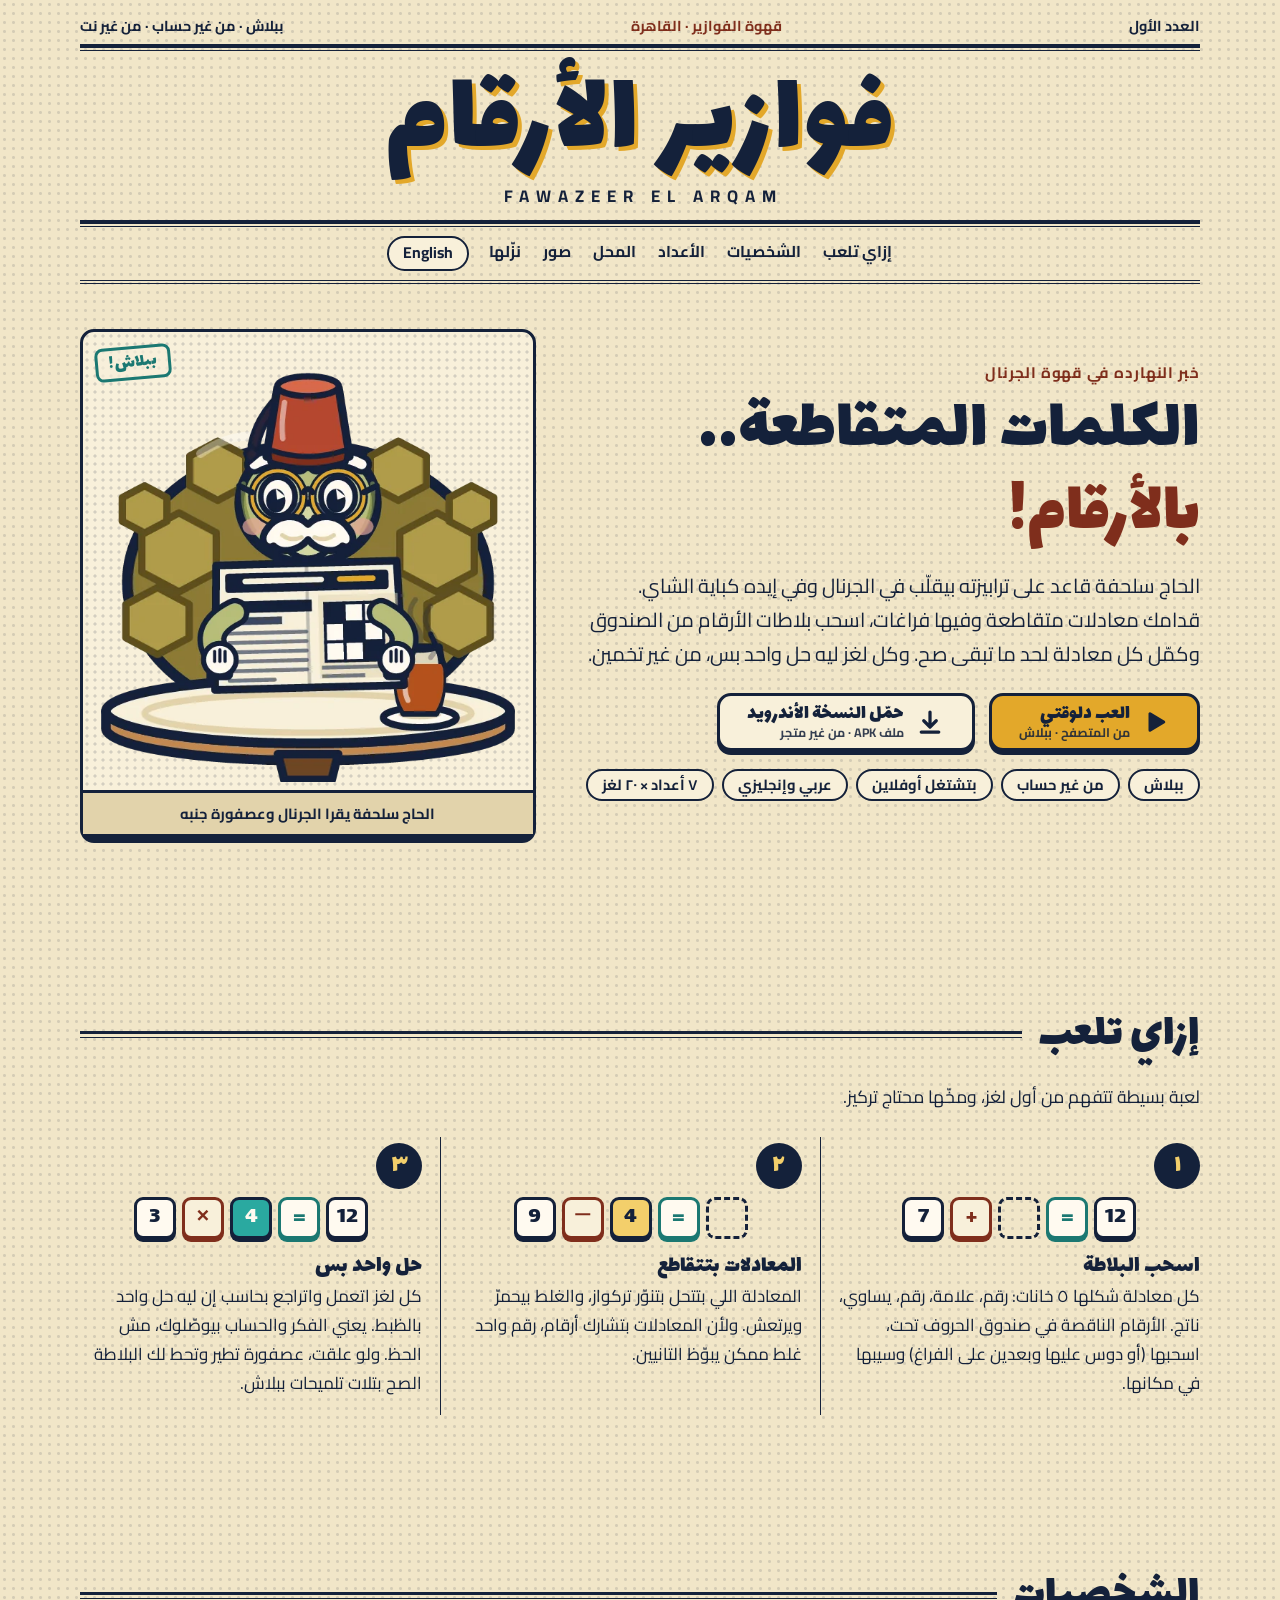
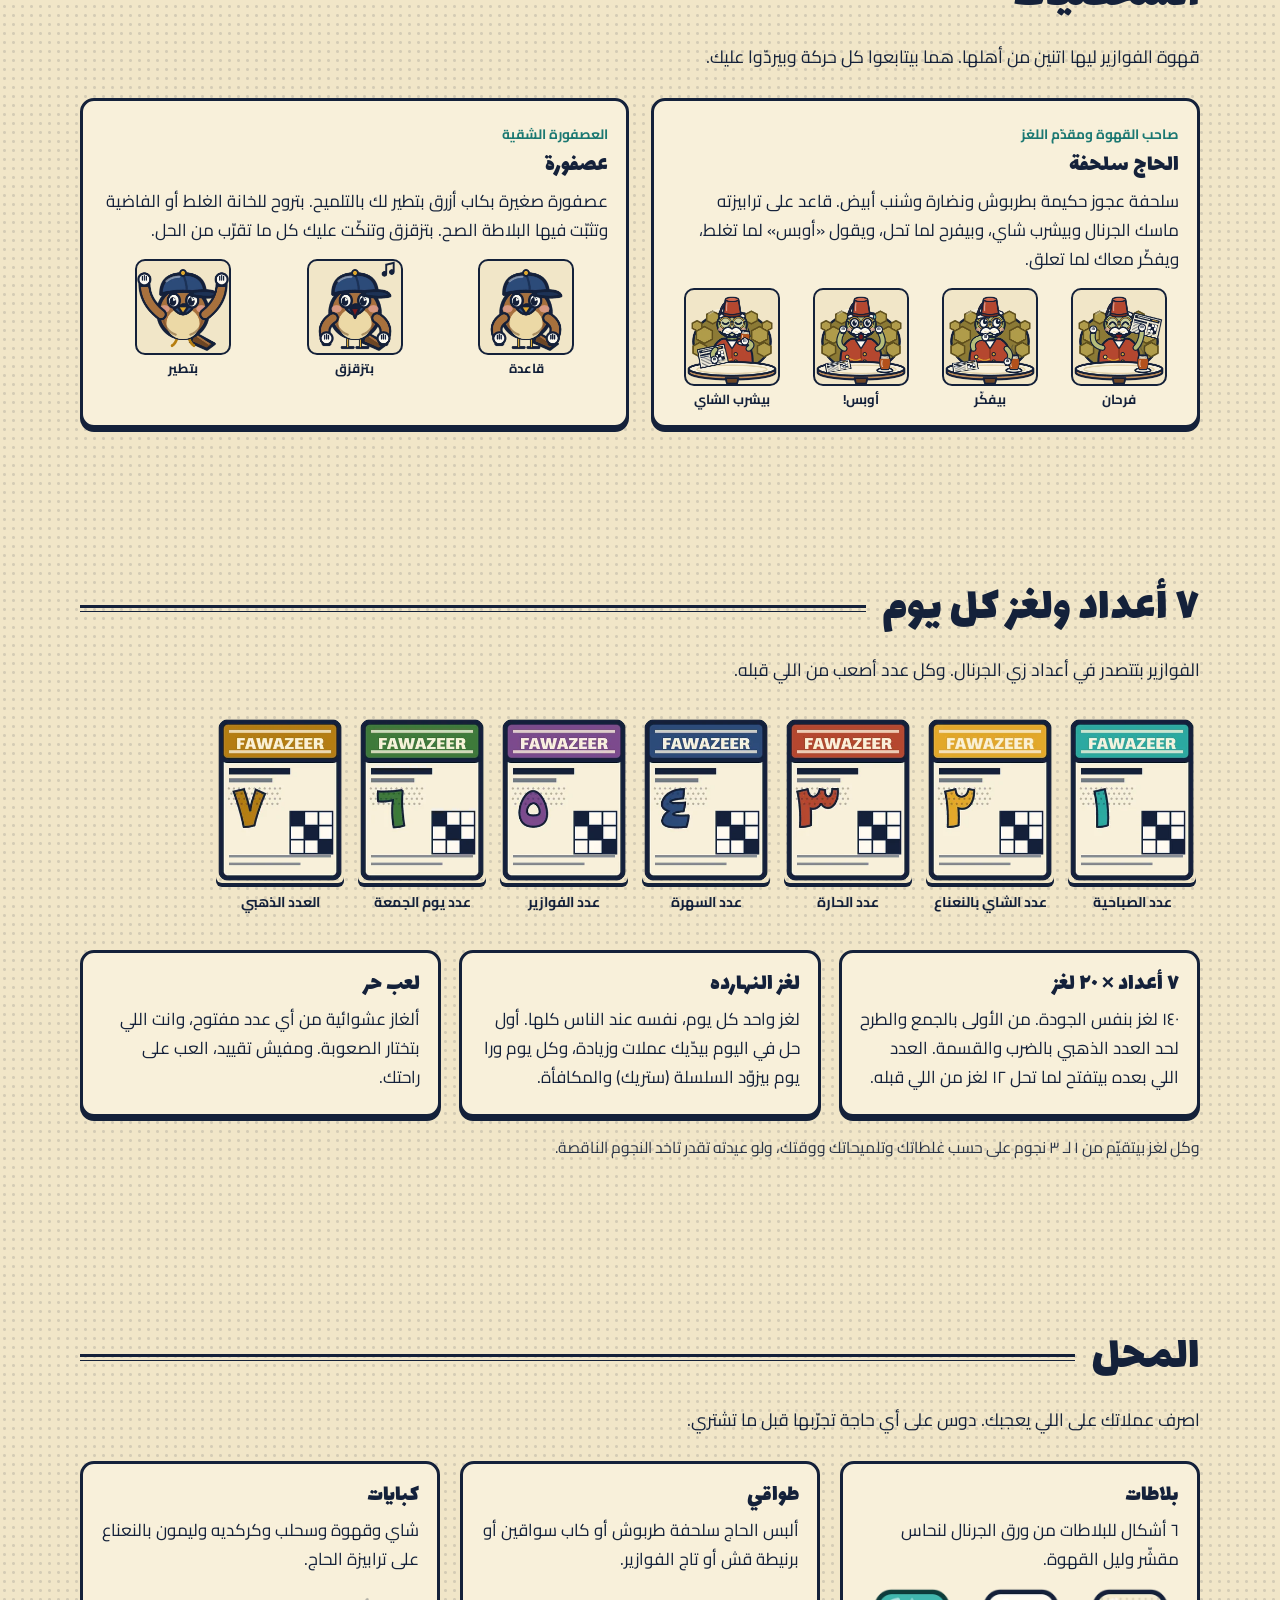
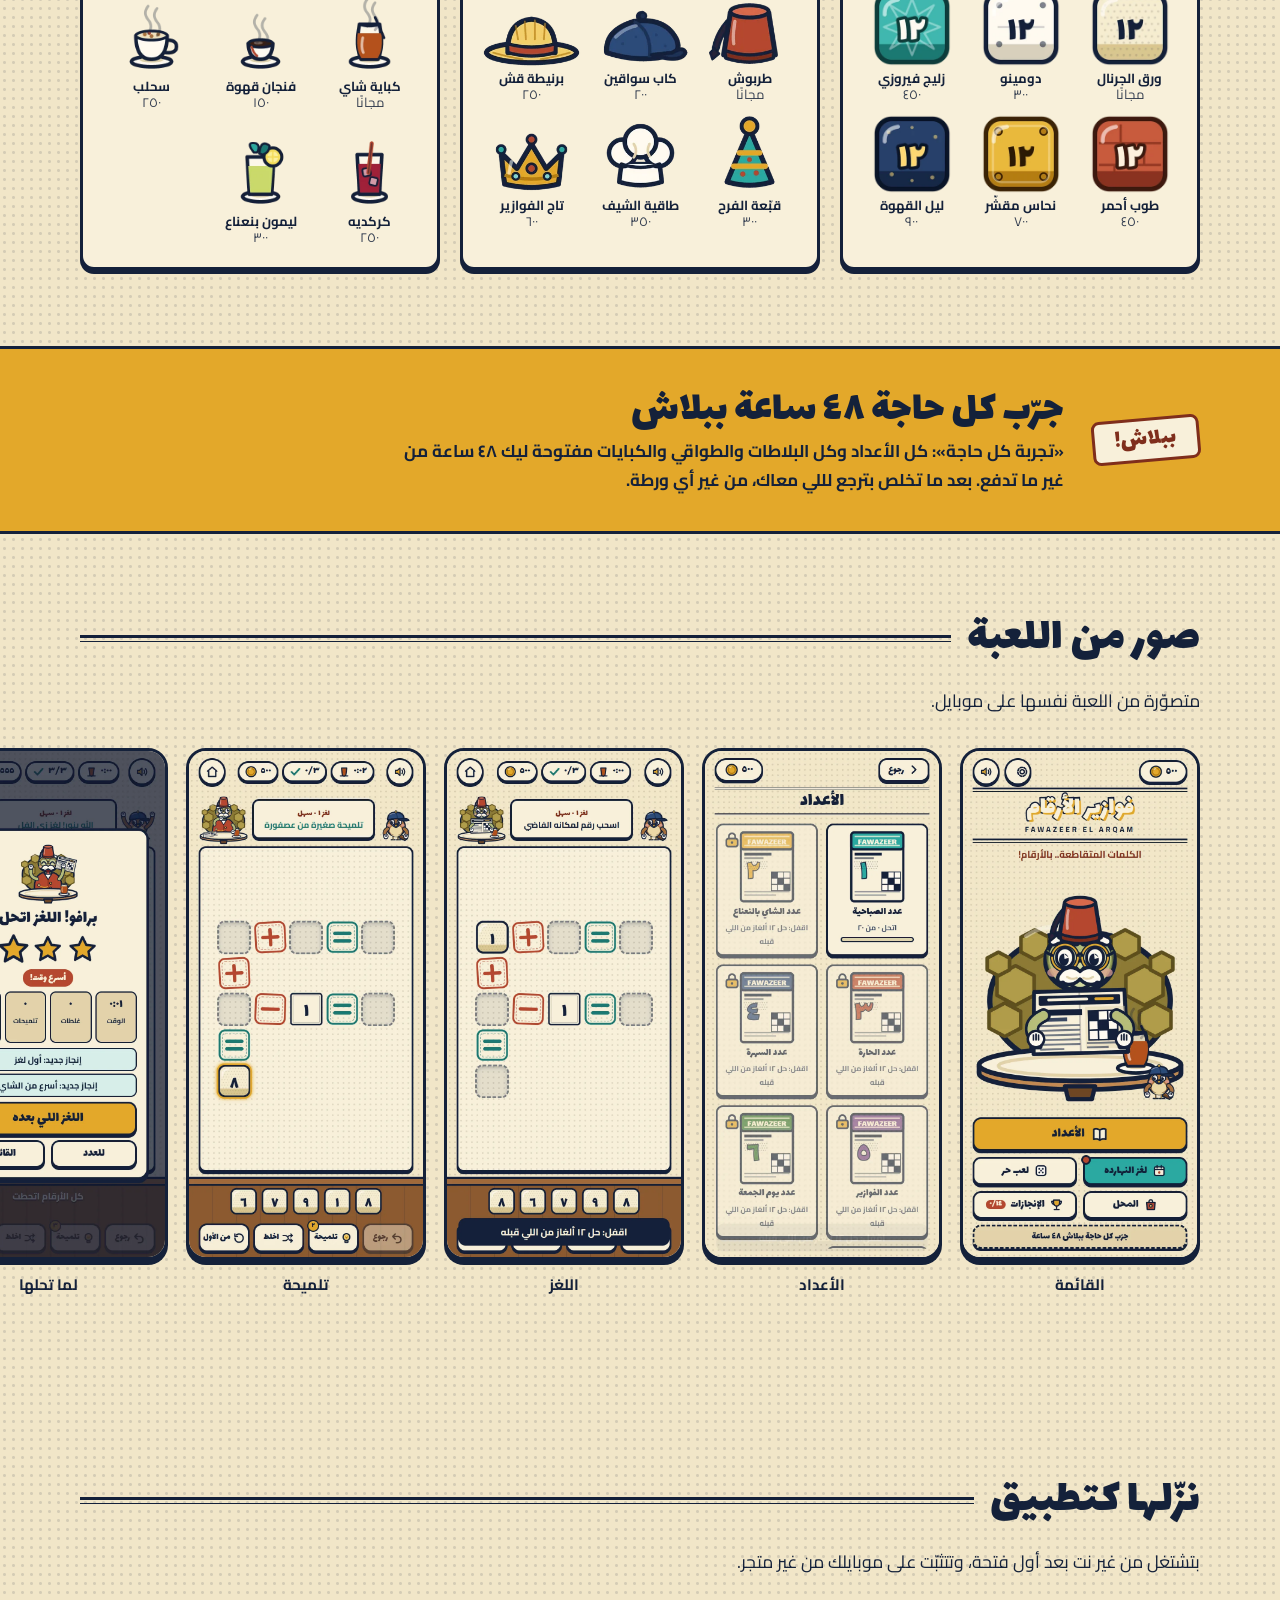
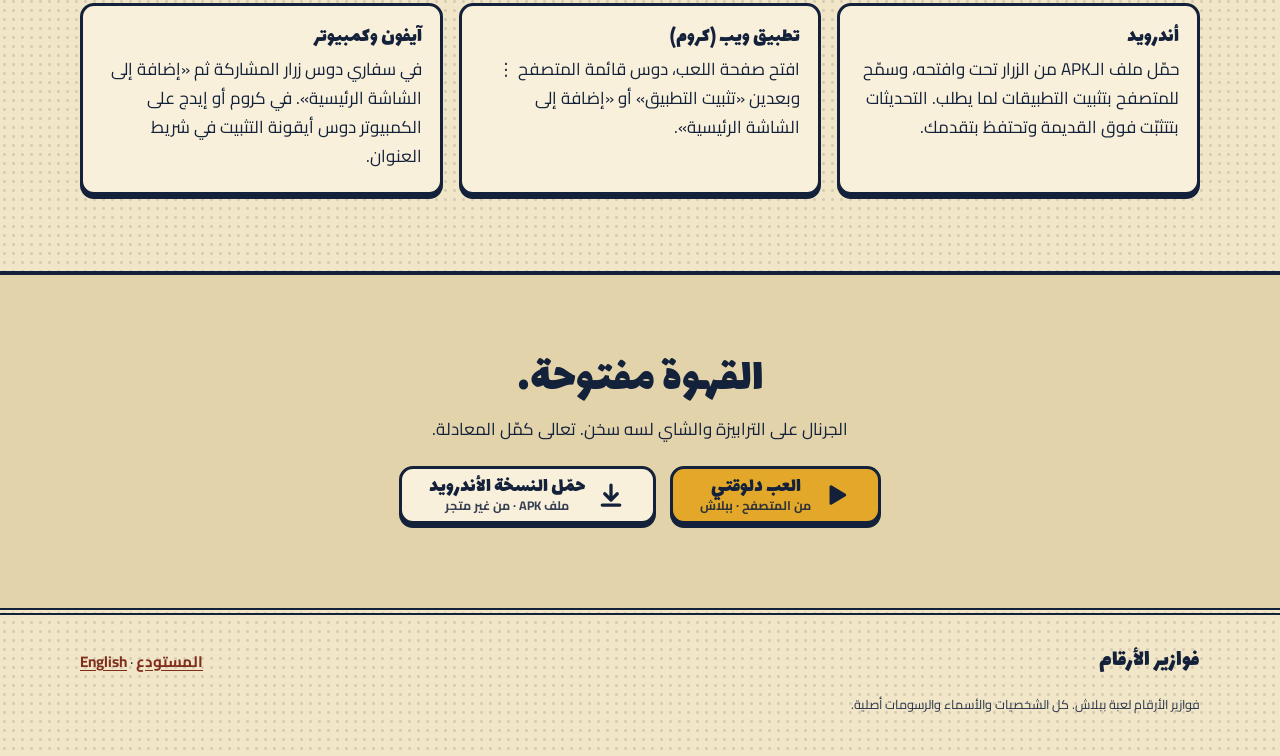
==== index.html @ d49cb602 "feat: public marketing site (Arabic root, English, assets) Co-Authored-By: Claude Opus 5.5 <noreply@" ====
<!doctype html>
<html lang="ar" dir="rtl">
<head>
<meta charset="utf-8">
<meta name="viewport" content="width=device-width, initial-scale=1">
<title>فوازير الأرقام - الكلمات المتقاطعة بالأرقام، العب ببلاش</title>
<meta name="description" content="اسحب بلاطات الأرقام وكمّل معادلات متقاطعة، ولكل لغز حل واحد بس. الحاج سلحفة وعصفورة بيلعبوا معاك في قهوة الجرنال القديمة. ٧ أعداد، لغز يومي، محل، وببلاش من المتصفح أو أندرويد.">
<link rel="canonical" href="https://fawazeer-el-arqam.pages.dev/">
<link rel="alternate" hreflang="ar" href="https://fawazeer-el-arqam.pages.dev/">
<link rel="alternate" hreflang="en" href="https://fawazeer-el-arqam.pages.dev/en/">
<link rel="alternate" hreflang="x-default" href="https://fawazeer-el-arqam.pages.dev/">
<meta name="theme-color" content="#f1e6c8">
<link rel="icon" href="favicon.ico" sizes="any">
<link rel="icon" href="favicon.png" type="image/png" sizes="48x48">
<link rel="apple-touch-icon" href="assets/apple-touch-icon.png">
<meta property="og:type" content="website">
<meta property="og:site_name" content="Fawazeer El Arqam · فوازير الأرقام">
<meta property="og:locale" content="ar_EG">
<meta property="og:locale:alternate" content="en_US">
<meta property="og:title" content="فوازير الأرقام - الكلمات المتقاطعة بالأرقام، العب ببلاش">
<meta property="og:description" content="اسحب بلاطات الأرقام وكمّل معادلات متقاطعة، ولكل لغز حل واحد بس. الحاج سلحفة وعصفورة بيلعبوا معاك في قهوة الجرنال القديمة. ٧ أعداد، لغز يومي، محل، وببلاش من المتصفح أو أندرويد.">
<meta property="og:url" content="https://fawazeer-el-arqam.pages.dev/">
<meta property="og:image" content="https://fawazeer-el-arqam.pages.dev/assets/og.png">
<meta property="og:image:width" content="1200">
<meta property="og:image:height" content="630">
<meta property="og:image:alt" content="الحاج سلحفة بالطربوش بيقرا جرنال الفوازير على ترابيزة القهوة">
<meta name="twitter:card" content="summary_large_image">
<meta name="twitter:title" content="فوازير الأرقام - الكلمات المتقاطعة بالأرقام، العب ببلاش">
<meta name="twitter:description" content="اسحب بلاطات الأرقام وكمّل معادلات متقاطعة، ولكل لغز حل واحد بس. الحاج سلحفة وعصفورة بيلعبوا معاك في قهوة الجرنال القديمة. ٧ أعداد، لغز يومي، محل، وببلاش من المتصفح أو أندرويد.">
<meta name="twitter:image" content="https://fawazeer-el-arqam.pages.dev/assets/og.png">
<link rel="preload" href="assets/fonts/lalezar-arabic-400-normal.woff2" as="font" type="font/woff2" crossorigin>
<link rel="stylesheet" href="style.css">
</head>
<body>
<a class="skip" href="#main">تخطى للمحتوى</a>
<header class="masthead"><div class="wrap">
<div class="edition"><span>العدد الأول</span><span>قهوة الفوازير · القاهرة</span><span>ببلاش · من غير حساب · من غير نت</span></div>
<hr class="rule2">
<div class="nameplate">
<h1>فوازير الأرقام</h1>
<p class="sub" >Fawazeer El Arqam</p>
</div>
<hr class="rule2">
<nav class="nav" aria-label="الأقسام"><a href="#how">إزاي تلعب</a><a href="#cast">الشخصيات</a><a href="#issues">الأعداد</a><a href="#shop">المحل</a><a href="#shots">صور</a><a href="#app">نزّلها</a><a class="lang" lang="en" hreflang="en" href="en/">English</a></nav>
<hr class="rule2" style="border-top-width:1.5px;height:4px">
</div></header>
<main id="main">
<section class="hero"><div class="wrap hero-grid">
<div>
<p class="kicker">خبر النهارده في قهوة الجرنال</p>
<p class="headline" role="doc-subtitle">الكلمات المتقاطعة.. <em>بالأرقام!</em></p>
<p class="lead">الحاج سلحفة قاعد على ترابيزته بيقلّب في الجرنال وفي إيده كباية الشاي. قدامك معادلات متقاطعة وفيها فراغات، اسحب بلاطات الأرقام من الصندوق وكمّل كل معادلة لحد ما تبقى صح. وكل لغز ليه حل واحد بس، من غير تخمين.</p>
<div class="cta">
<a class="btn primary" href="play/"><svg width="30" height="30" viewBox="0 0 24 24" aria-hidden="true"><path d="M8 5.5v13l11-6.5z" fill="#14213a" stroke="#14213a" stroke-width="2.4" stroke-linejoin="round"/></svg><span>العب دلوقتي<small>من المتصفح · ببلاش</small></span></a>
<a class="btn" href="https://github.com/mfathy234/fawazeer-el-arqam-releases/releases/latest/download/FawazeerElArqam.apk" rel="noopener"><svg width="30" height="30" viewBox="0 0 24 24" aria-hidden="true" fill="none" stroke="#14213a" stroke-width="2.6" stroke-linecap="round" stroke-linejoin="round"><path d="M12 4v11M7 11l5 5 5-5M5 20h14"/></svg><span>حمّل النسخة الأندرويد<small>ملف APK · من غير متجر</small></span></a>
</div>
<ul class="chips"><li>ببلاش</li><li>من غير حساب</li><li>بتشتغل أوفلاين</li><li>عربي وإنجليزي</li><li>٧ أعداد × ٢٠ لغز</li></ul>
</div>
<figure class="portrait">
<span class="stamp teal" aria-hidden="true">ببلاش!</span>
<img src="assets/art/tortoise_idle.webp" width="520" height="533" alt="الحاج سلحفة بالطربوش بيقرا جرنال الفوازير على ترابيزة القهوة">
<figcaption>الحاج سلحفة يقرا الجرنال وعصفورة جنبه</figcaption>
</figure>
</div></section>

<section id="how"><div class="wrap">
<div class="sec-head"><h2>إزاي تلعب</h2></div>
<p class="sec-lead">لعبة بسيطة تتفهم من أول لغز، ومخّها محتاج تركيز.</p>
<ol class="steps">
<li><div class="num" aria-hidden="true">١</div><div class="eq" role="img" aria-label="مثال على معادلة: سبعة زائد فراغ يساوي اتناشر"><i>7</i><i class="op">+</i><i class="blank"></i><i class="eqs">=</i><i>12</i></div><h3>اسحب البلاطة</h3><p>كل معادلة شكلها ٥ خانات: رقم، علامة، رقم، يساوي، ناتج. الأرقام الناقصة في صندوق الحروف تحت، اسحبها (أو دوس عليها وبعدين على الفراغ) وسيبها في مكانها.</p></li>
<li><div class="num" aria-hidden="true">٢</div><div class="eq" aria-hidden="true"><i>9</i><i class="op">−</i><i class="fill">4</i><i class="eqs">=</i><i class="blank"></i></div><h3>المعادلات بتتقاطع</h3><p>المعادلة اللي بتتحل بتنوّر تركواز، والغلط بيحمرّ ويرتعش. ولأن المعادلات بتشارك أرقام، رقم واحد غلط ممكن يبوّظ التانيين.</p></li>
<li><div class="num" aria-hidden="true">٣</div><div class="eq" aria-hidden="true"><i>3</i><i class="op">×</i><i class="ok">4</i><i class="eqs">=</i><i>12</i></div><h3>حل واحد بس</h3><p>كل لغز اتعمل واتراجع بحاسب إن ليه حل واحد بالظبط. يعني الفكر والحساب بيوصّلوك، مش الحظ. ولو علقت، عصفورة تطير وتحط لك البلاطة الصح بتلات تلميحات ببلاش.</p></li>
</ol>
</div></section>

<section id="cast"><div class="wrap">
<div class="sec-head"><h2>الشخصيات</h2></div>
<p class="sec-lead">قهوة الفوازير ليها اتنين من أهلها. هما بيتابعوا كل حركة وبيردّوا عليك.</p>
<div class="cast">
<article class="box"><span class="tag">صاحب القهوة ومقدّم اللغز</span><h3>الحاج سلحفة</h3><p>سلحفة عجوز حكيمة بطربوش ونضارة وشنب أبيض. قاعد على ترابيزته ماسك الجرنال وبيشرب شاي، وبيفرح لما تحل، ويقول «أوبس» لما تغلط، ويفكّر معاك لما تعلق.</p>
<div class="poses"><figure><img src="assets/art/tortoise_cheer.webp" width="96" height="98" alt="فرحان" loading="lazy" decoding="async">فرحان</figure><figure><img src="assets/art/tortoise_think.webp" width="96" height="98" alt="بيفكّر" loading="lazy" decoding="async">بيفكّر</figure><figure><img src="assets/art/tortoise_oops.webp" width="96" height="98" alt="أوبس!" loading="lazy" decoding="async">أوبس!</figure><figure><img src="assets/art/tortoise_sip.webp" width="96" height="98" alt="بيشرب الشاي" loading="lazy" decoding="async">بيشرب الشاي</figure></div></article>
<article class="box"><span class="tag">العصفورة الشقية</span><h3>عصفورة</h3><p>عصفورة صغيرة بكاب أزرق بتطير لك بالتلميح. بتروح للخانة الغلط أو الفاضية وتثبّت فيها البلاطة الصح. بتزقزق وتنكّت عليك كل ما تقرّب من الحل.</p>
<div class="poses"><figure><img src="assets/art/bird_idle.webp" width="96" height="96" alt="قاعدة" loading="lazy" decoding="async">قاعدة</figure><figure><img src="assets/art/bird_chirp.webp" width="96" height="96" alt="بتزقزق" loading="lazy" decoding="async">بتزقزق</figure><figure><img src="assets/art/bird_fly0.webp" width="96" height="96" alt="بتطير" loading="lazy" decoding="async">بتطير</figure></div></article>
</div></div></section>

<section id="issues"><div class="wrap">
<div class="sec-head"><h2>٧ أعداد ولغز كل يوم</h2></div>
<p class="sec-lead">الفوازير بتتصدر في أعداد زي الجرنال. وكل عدد أصعب من اللي قبله.</p>
<ul class="covers" tabindex="0" aria-label="٧ أعداد ولغز كل يوم">
<li><img src="assets/art/cover_b1.webp" width="128" height="166" alt="" loading="lazy" decoding="async">عدد الصباحية</li>
<li><img src="assets/art/cover_b2.webp" width="128" height="166" alt="" loading="lazy" decoding="async">عدد الشاي بالنعناع</li>
<li><img src="assets/art/cover_b3.webp" width="128" height="166" alt="" loading="lazy" decoding="async">عدد الحارة</li>
<li><img src="assets/art/cover_b4.webp" width="128" height="166" alt="" loading="lazy" decoding="async">عدد السهرة</li>
<li><img src="assets/art/cover_b5.webp" width="128" height="166" alt="" loading="lazy" decoding="async">عدد الفوازير</li>
<li><img src="assets/art/cover_b6.webp" width="128" height="166" alt="" loading="lazy" decoding="async">عدد يوم الجمعة</li>
<li><img src="assets/art/cover_b7.webp" width="128" height="166" alt="" loading="lazy" decoding="async">العدد الذهبي</li>
</ul><div class="three">
<article class="box"><h3>٧ أعداد × ٢٠ لغز</h3><p>١٤٠ لغز بنفس الجودة. من الأولى بالجمع والطرح لحد العدد الذهبي بالضرب والقسمة. العدد اللي بعده بيتفتح لما تحل ١٢ لغز من اللي قبله.</p></article>
<article class="box"><h3>لغز النهارده</h3><p>لغز واحد كل يوم، نفسه عند الناس كلها. أول حل في اليوم بيدّيك عملات وزيادة، وكل يوم ورا يوم بيزوّد السلسلة (ستريك) والمكافأة.</p></article>
<article class="box"><h3>لعب حر</h3><p>ألغاز عشوائية من أي عدد مفتوح، وانت اللي بتختار الصعوبة. ومفيش تقييد، العب على راحتك.</p></article>
</div><p class="fine" style="margin-top:18px">وكل لغز بيتقيّم من ١ لـ ٣ نجوم على حسب غلطاتك وتلميحاتك ووقتك، ولو عيدته تقدر تاخد النجوم الناقصة.</p>
</div></section>

<section id="shop"><div class="wrap">
<div class="sec-head"><h2>المحل</h2></div>
<p class="sec-lead">اصرف عملاتك على اللي يعجبك. دوس على أي حاجة تجرّبها قبل ما تشتري.</p>
<div class="shop">
<article class="box"><h3>بلاطات</h3><p>٦ أشكال للبلاطات من ورق الجرنال لنحاس مقشّر وليل القهوة.</p><ul class="items">
<li><img src="assets/art/tile_paper.webp" width="96" height="96" alt="" loading="lazy" decoding="async">ورق الجرنال<span class="price">مجانًا</span></li>
<li><img src="assets/art/tile_domino.webp" width="96" height="96" alt="" loading="lazy" decoding="async">دومينو<span class="price">٣٠٠</span></li>
<li><img src="assets/art/tile_zellige.webp" width="96" height="96" alt="" loading="lazy" decoding="async">زليج فيروزي<span class="price">٤٥٠</span></li>
<li><img src="assets/art/tile_brick.webp" width="96" height="96" alt="" loading="lazy" decoding="async">طوب أحمر<span class="price">٤٥٠</span></li>
<li><img src="assets/art/tile_brass.webp" width="96" height="96" alt="" loading="lazy" decoding="async">نحاس مقشّر<span class="price">٧٠٠</span></li>
<li><img src="assets/art/tile_midnight.webp" width="96" height="96" alt="" loading="lazy" decoding="async">ليل القهوة<span class="price">٩٠٠</span></li>
</ul></article>
<article class="box"><h3>طواقي</h3><p>ألبس الحاج سلحفة طربوش أو كاب سواقين أو برنيطة قش أو تاج الفوازير.</p><ul class="items">
<li><img src="assets/art/hat_tarboosh.webp" width="96" height="76" alt="" loading="lazy" decoding="async">طربوش<span class="price">مجانًا</span></li>
<li><img src="assets/art/hat_cap.webp" width="96" height="76" alt="" loading="lazy" decoding="async">كاب سواقين<span class="price">٢٠٠</span></li>
<li><img src="assets/art/hat_straw.webp" width="96" height="76" alt="" loading="lazy" decoding="async">برنيطة قش<span class="price">٢٥٠</span></li>
<li><img src="assets/art/hat_party.webp" width="96" height="76" alt="" loading="lazy" decoding="async">قبّعة الفرح<span class="price">٣٠٠</span></li>
<li><img src="assets/art/hat_chef.webp" width="96" height="76" alt="" loading="lazy" decoding="async">طاقية الشيف<span class="price">٣٥٠</span></li>
<li><img src="assets/art/hat_crown.webp" width="96" height="76" alt="" loading="lazy" decoding="async">تاج الفوازير<span class="price">٦٠٠</span></li>
</ul></article>
<article class="box"><h3>كبايات</h3><p>شاي وقهوة وسحلب وكركديه وليمون بالنعناع على ترابيزة الحاج.</p><ul class="items cups">
<li><img src="assets/art/cup_tea.webp" width="64" height="81" alt="" loading="lazy" decoding="async">كباية شاي<span class="price">مجانًا</span></li>
<li><img src="assets/art/cup_coffee.webp" width="64" height="81" alt="" loading="lazy" decoding="async">فنجان قهوة<span class="price">١٥٠</span></li>
<li><img src="assets/art/cup_sahlab.webp" width="64" height="81" alt="" loading="lazy" decoding="async">سحلب<span class="price">٢٥٠</span></li>
<li><img src="assets/art/cup_karkade.webp" width="64" height="81" alt="" loading="lazy" decoding="async">كركديه<span class="price">٢٥٠</span></li>
<li><img src="assets/art/cup_lemon.webp" width="64" height="81" alt="" loading="lazy" decoding="async">ليمون بنعناع<span class="price">٣٠٠</span></li>
</ul></article>
</div></div></section>

<section class="pass"><div class="wrap pass-in">
<span class="stamp" aria-hidden="true">ببلاش!</span>
<div><h2>جرّب كل حاجة ٤٨ ساعة ببلاش</h2><p>«تجربة كل حاجة»: كل الأعداد وكل البلاطات والطواقي والكبايات مفتوحة ليك ٤٨ ساعة من غير ما تدفع. بعد ما تخلص بترجع لللي معاك، من غير أي ورطة.</p></div>
</div></section>

<section id="shots"><div class="wrap"><div class="sec-head"><h2>صور من اللعبة</h2></div><p class="sec-lead">متصوّرة من اللعبة نفسها على موبايل.</p></div>
<ul class="strip" tabindex="0" aria-label="صور من اللعبة">
<li><figure><div class="phone"><img src="assets/shots/menu-390-ar.webp" width="240" height="519" alt="القائمة بالحاج سلحفة وأزرار الأعداد ولغز النهارده والمحل" loading="lazy" decoding="async"></div><figcaption>القائمة</figcaption></figure></li>
<li><figure><div class="phone"><img src="assets/shots/issues-390-ar.webp" width="240" height="519" alt="شاشة الأعداد السبعة بأغلفتها" loading="lazy" decoding="async"></div><figcaption>الأعداد</figcaption></figure></li>
<li><figure><div class="phone"><img src="assets/shots/play-drag-390-ar.webp" width="240" height="519" alt="معادلات متقاطعة وبلاطات الأرقام جاهزة للسحب" loading="lazy" decoding="async"></div><figcaption>اللغز</figcaption></figure></li>
<li><figure><div class="phone"><img src="assets/shots/play-hint-390-ar.webp" width="240" height="519" alt="عصفورة بتديك تلميحة" loading="lazy" decoding="async"></div><figcaption>تلميحة</figcaption></figure></li>
<li><figure><div class="phone"><img src="assets/shots/win-390-ar.webp" width="240" height="519" alt="شاشة الفوز بتلات نجوم" loading="lazy" decoding="async"></div><figcaption>لما تحلها</figcaption></figure></li>
<li><figure><div class="phone"><img src="assets/shots/shop-try-390-ar.webp" width="240" height="519" alt="تجربة بلاطات وطواقي قبل الشراء" loading="lazy" decoding="async"></div><figcaption>المحل</figcaption></figure></li>
<li><figure><div class="phone"><img src="assets/shots/daily-390-ar.webp" width="240" height="519" alt="لغز النهارده وسلسلة الأيام" loading="lazy" decoding="async"></div><figcaption>لغز النهارده</figcaption></figure></li>
</ul></section>

<section id="app"><div class="wrap">
<div class="sec-head"><h2>نزّلها كتطبيق</h2></div>
<p class="sec-lead">بتشتغل من غير نت بعد أول فتحة، وتتثبّت على موبايلك من غير متجر.</p>
<div class="facts"><div class="box"><b>أندرويد</b><p>حمّل ملف الـAPK من الزرار تحت وافتحه، وسمّح للمتصفح بتثبيت التطبيقات لما يطلب. التحديثات بتتثبّت فوق القديمة وتحتفظ بتقدمك.</p></div><div class="box"><b>تطبيق ويب (كروم)</b><p>افتح صفحة اللعب، دوس قائمة المتصفح ⋮ وبعدين «تثبيت التطبيق» أو «إضافة إلى الشاشة الرئيسية».</p></div><div class="box"><b>آيفون وكمبيوتر</b><p>في سفاري دوس زرار المشاركة ثم «إضافة إلى الشاشة الرئيسية». في كروم أو إيدج على الكمبيوتر دوس أيقونة التثبيت في شريط العنوان.</p></div></div>
</div></section>

<section class="closing"><div class="wrap">
<h2>القهوة مفتوحة.</h2><p>الجرنال على الترابيزة والشاي لسه سخن. تعالى كمّل المعادلة.</p>
<div class="cta">
<a class="btn primary" href="play/"><svg width="30" height="30" viewBox="0 0 24 24" aria-hidden="true"><path d="M8 5.5v13l11-6.5z" fill="#14213a" stroke="#14213a" stroke-width="2.4" stroke-linejoin="round"/></svg><span>العب دلوقتي<small>من المتصفح · ببلاش</small></span></a>
<a class="btn" href="https://github.com/mfathy234/fawazeer-el-arqam-releases/releases/latest/download/FawazeerElArqam.apk" rel="noopener"><svg width="30" height="30" viewBox="0 0 24 24" aria-hidden="true" fill="none" stroke="#14213a" stroke-width="2.6" stroke-linecap="round" stroke-linejoin="round"><path d="M12 4v11M7 11l5 5 5-5M5 20h14"/></svg><span>حمّل النسخة الأندرويد<small>ملف APK · من غير متجر</small></span></a>
</div>
</div></section>
</main>
<footer><div class="wrap"><div class="foot"><strong style="font-family:var(--display);font-size:1.5rem;font-weight:400">فوازير الأرقام</strong>
<nav><a href="https://github.com/mfathy234/fawazeer-el-arqam-releases" rel="noopener">المستودع</a> · <a href="en/" lang="en">English</a></nav></div>
<small>فوازير الأرقام لعبة ببلاش. كل الشخصيات والأسماء والرسومات أصلية.</small></div></footer>
</body>
</html>
---- style.css ----
@font-face{font-family:Lalezar;font-display:swap;src:url(assets/fonts/lalezar-latin-400-normal.woff2) format("woff2");unicode-range:U+0000-00FF,U+2000-206F}
@font-face{font-family:Lalezar;font-display:swap;src:url(assets/fonts/lalezar-arabic-400-normal.woff2) format("woff2");unicode-range:U+0600-06FF,U+0750-077F,U+FB50-FDFF,U+FE70-FEFF,U+200C-200F}
@font-face{font-family:Cairo;font-weight:400;font-display:swap;src:url(assets/fonts/cairo-latin-400-normal.woff2) format("woff2");unicode-range:U+0000-00FF,U+2000-206F}
@font-face{font-family:Cairo;font-weight:700;font-display:swap;src:url(assets/fonts/cairo-latin-700-normal.woff2) format("woff2");unicode-range:U+0000-00FF,U+2000-206F}
@font-face{font-family:Cairo;font-weight:400;font-display:swap;src:url(assets/fonts/cairo-arabic-400-normal.woff2) format("woff2");unicode-range:U+0600-06FF,U+0750-077F,U+FB50-FDFF,U+FE70-FEFF}
@font-face{font-family:Cairo;font-weight:700;font-display:swap;src:url(assets/fonts/cairo-arabic-700-normal.woff2) format("woff2");unicode-range:U+0600-06FF,U+0750-077F,U+FB50-FDFF,U+FE70-FEFF}

:root{
  --ink:#14213a;--paper:#f1e6c8;--paperL:#f8f0da;--paperD:#e2d3ab;--white:#fffaf0;
  --mustard:#e3a82a;--mustardD:#b57d12;--mustardL:#f3cf6b;--brick:#b5472e;--brickD:#7f2e1c;--teal:#2aa9a0;--tealD:#1b7872;--blue:#2c4a7a;
  --dot:rgba(20,33,58,.13);--bw:3px;--r:14px;
  --display:Lalezar,Cairo,system-ui,sans-serif;--body:Cairo,system-ui,-apple-system,"Segoe UI",sans-serif;
}
*,*::before,*::after{box-sizing:border-box}
html{scroll-behavior:smooth;scroll-padding-top:12px;-webkit-text-size-adjust:100%}
body{margin:0;background:var(--paper) radial-gradient(circle,var(--dot) 1.3px,transparent 1.6px) 0 0/9px 9px;color:var(--ink);font:400 1.0625rem/1.7 var(--body);overflow-x:hidden}
img{max-width:100%;height:auto;display:block}
a{color:var(--brickD);text-underline-offset:3px}
a:hover{color:var(--ink)}
:focus-visible{outline:4px solid var(--blue);outline-offset:3px;border-radius:8px}
.wrap{width:min(1120px,100% - 32px);margin-inline:auto}
.skip{position:absolute;inset-inline-start:12px;top:-80px;background:var(--mustard);color:var(--ink);border:var(--bw) solid var(--ink);border-radius:12px;padding:8px 16px;font-weight:700;z-index:100;text-decoration:none}
.skip:focus{top:12px}
h1,h2,h3{font-family:var(--display);font-weight:400;line-height:1.2;margin:0}
h2{font-size:clamp(2rem,6vw,3rem)}
h3{font-size:1.5rem}
p{margin:0 0 1em}
.center{text-align:center}
.fine{font-size:.98rem;opacity:.9}

/* masthead */
.masthead{padding:14px 0 0}
.edition{display:flex;flex-wrap:wrap;justify-content:space-between;gap:4px 16px;font-size:.9rem;font-weight:700;padding-bottom:6px}
.edition span:nth-child(2){color:var(--brickD)}
.rule2{border:0;border-top:4px solid var(--ink);border-bottom:1.5px solid var(--ink);height:7px;margin:0}
.nameplate{text-align:center;padding:10px 0 4px}
.nameplate h1{font-size:clamp(3.3rem,17vw,7.4rem);line-height:1.05;color:var(--ink);text-shadow:4px 4px 0 var(--mustard);letter-spacing:.01em}
.nameplate .sub{font:700 clamp(.78rem,3.2vw,1.05rem)/1.2 var(--body);letter-spacing:.42em;text-transform:uppercase;direction:ltr;margin:0 0 10px;padding-inline-start:.42em}
.nav{display:flex;flex-wrap:wrap;justify-content:center;align-items:center;gap:4px 18px;padding:8px 0;font-weight:700;font-size:.98rem}
.nav a{color:var(--ink);text-decoration:none;padding:4px 2px;border-bottom:2px solid transparent}
.nav a:hover{border-bottom-color:var(--brick)}
.nav .lang{border:2px solid var(--ink);border-radius:999px;padding:2px 14px;background:var(--paperL)}

/* buttons */
.cta{display:flex;flex-wrap:wrap;gap:14px;margin:22px 0 8px}
.btn{display:inline-flex;align-items:center;gap:.5em;min-height:3.4rem;padding:.35em 1.3em;font:400 1.3rem/1.1 var(--display);color:var(--ink);background:var(--paperL);border:var(--bw) solid var(--ink);border-radius:var(--r);box-shadow:0 4px 0 var(--ink);text-decoration:none;transition:transform .08s,box-shadow .08s}
.btn:hover{color:var(--ink);transform:translateY(1px);box-shadow:0 3px 0 var(--ink)}
.btn:active{transform:translateY(4px);box-shadow:0 0 0 var(--ink)}
.btn.primary{background:var(--mustard)}
.btn.teal{background:var(--teal)}
.btn small{display:block;font:700 .78rem/1.2 var(--body);opacity:.85}
.btn svg{flex:none}

/* printed boxes */
.box{background:var(--paperL);border:var(--bw) solid var(--ink);border-radius:var(--r);box-shadow:0 4px 0 var(--ink);padding:18px 18px 8px}
.box>h3{margin-bottom:6px}
.box p{margin-bottom:.8em}
.stamp{display:inline-block;font:400 1.15rem/1 var(--display);color:var(--brickD);border:3px solid var(--brickD);border-radius:8px;padding:.25em .6em;transform:rotate(-5deg);background:rgba(248,240,218,.7);letter-spacing:.02em}
.stamp.teal{color:var(--tealD);border-color:var(--tealD)}

section{padding:clamp(40px,7vw,76px) 0}
.sec-head{display:flex;align-items:center;gap:16px;margin-bottom:28px}
.sec-head h2{flex:none}
.sec-head::after{content:"";flex:1;height:7px;border-top:3px solid var(--ink);border-bottom:1.5px solid var(--ink)}
.sec-lead{max-width:44em;margin:-10px 0 26px;font-size:1.1rem}

/* hero */
.hero{padding-top:28px}
.hero-grid{display:grid;gap:28px;grid-template-columns:1fr;align-items:center}
.kicker{font:700 .95rem/1 var(--body);color:var(--brickD);letter-spacing:.06em;margin-bottom:10px}
.headline{font:400 clamp(2.5rem,9vw,4.6rem)/1.12 var(--display);margin:0 0 14px}
.headline em{font-style:normal;color:var(--brickD)}
.lead{font-size:clamp(1.08rem,2.6vw,1.25rem);max-width:34em}
.chips{display:flex;flex-wrap:wrap;gap:8px;list-style:none;margin:18px 0 0;padding:0}
.chips li{border:2px solid var(--ink);border-radius:999px;padding:1px 14px;font-weight:700;font-size:.92rem;background:var(--paperL)}
.portrait{position:relative;background:var(--paperL) radial-gradient(circle,rgba(20,33,58,.16) 1.4px,transparent 1.8px) 0 0/8px 8px;border:var(--bw) solid var(--ink);border-radius:var(--r);box-shadow:0 6px 0 var(--ink);padding:10px 10px 0;max-width:460px;margin-inline:auto}
.portrait img{margin-inline:auto}
.portrait figcaption{border-top:var(--bw) solid var(--ink);margin:8px -10px 0;padding:8px 12px;font-size:.92rem;font-weight:700;text-align:center;background:var(--paperD)}
.portrait .stamp{position:absolute;top:14px;inset-inline-end:12px}

/* how it works */
.steps{list-style:none;margin:0;padding:0;display:grid;gap:18px;grid-template-columns:1fr}
.steps li{counter-increment:s;padding-top:6px}
.steps .num{display:grid;place-items:center;width:46px;height:46px;border-radius:50%;background:var(--ink);color:var(--mustardL);font:400 1.6rem/1 var(--display);margin-bottom:8px}
.eq{display:flex;align-items:center;justify-content:center;gap:6px;direction:ltr;margin:6px 0 14px;flex-wrap:nowrap}
.eq i{font-style:normal;display:grid;place-items:center;width:42px;height:42px;font:400 1.5rem/1 var(--display);border:3px solid var(--ink);border-radius:9px;background:var(--white);box-shadow:0 3px 0 var(--ink)}
.eq i.op{background:var(--paperL);color:var(--brickD);border-color:var(--brickD);box-shadow:0 3px 0 var(--brickD)}
.eq i.eqs{color:var(--tealD);border-color:var(--tealD);box-shadow:0 3px 0 var(--tealD)}
.eq i.blank{border-style:dashed;box-shadow:none;background:transparent}
.eq i.fill{background:var(--mustardL);animation:pop 2.6s ease-in-out infinite}
.eq i.ok{background:var(--teal);color:var(--white);border-color:var(--ink);box-shadow:0 3px 0 var(--ink)}
@keyframes pop{0%,100%{transform:translateY(0)}50%{transform:translateY(-4px)}}

/* cast */
.cast{display:grid;gap:22px;grid-template-columns:1fr}
.poses{display:flex;gap:8px;margin:14px 0 6px;align-items:flex-end}
.poses figure{margin:0;flex:1;text-align:center;font-size:.82rem;font-weight:700}
.poses img{margin:0 auto 2px;background:var(--paper);border:2px solid var(--ink);border-radius:10px}
.tag{display:inline-block;font-weight:700;font-size:.85rem;color:var(--tealD);margin-bottom:6px}

/* issues */
.covers{display:flex;gap:14px;overflow-x:auto;padding:6px 4px 16px;margin:0 0 22px;list-style:none;scroll-snap-type:x proximity}
.covers li{flex:none;width:128px;scroll-snap-align:start;text-align:center;font-weight:700;font-size:.88rem;line-height:1.3}
.covers img{border-radius:6px;box-shadow:0 4px 0 var(--ink);margin-bottom:10px}
.three{display:grid;gap:18px;grid-template-columns:1fr}

/* shop */
.shop{display:grid;gap:20px;grid-template-columns:1fr}
.items{display:flex;flex-wrap:wrap;gap:12px 10px;list-style:none;margin:8px 0 14px;padding:0}
.items li{width:calc(33.33% - 7px);text-align:center;font-size:.82rem;font-weight:700;line-height:1.25}
.items img{margin:0 auto 4px;max-height:78px;width:auto}
.items .price{display:block;font-weight:400;opacity:.85}
.items.cups li{width:calc(20% - 8px)}
.items.cups img{max-height:86px}

/* pass band */
.pass{background:var(--mustard);border-block:var(--bw) solid var(--ink);padding:36px 0}
.pass-in{display:grid;gap:14px;align-items:center}
.pass h2{font-size:clamp(1.9rem,5.5vw,2.7rem)}
.pass p{margin:0;max-width:40em;font-weight:700}
.pass .stamp{color:var(--brickD);background:var(--paperL);justify-self:start;font-size:1.5rem;padding:.3em .8em}

/* shots */
.strip{display:flex;gap:18px;overflow-x:auto;list-style:none;margin:0;padding:6px 16px 22px;scroll-snap-type:x proximity}
.strip li{flex:none;width:min(240px,64vw);scroll-snap-align:center}
.strip figure{margin:0}
.phone{border:var(--bw) solid var(--ink);border-radius:20px;overflow:hidden;box-shadow:0 5px 0 var(--ink);background:var(--paper)}
.strip figcaption{margin-top:12px;text-align:center;font-weight:700;font-size:.95rem}
.strip:focus-visible{outline-offset:-4px}

/* install */
.facts{display:grid;gap:16px;grid-template-columns:1fr}
.facts b{font:400 1.3rem/1.3 var(--display);display:block;margin-bottom:4px}

/* closing */
.closing{text-align:center;border-top:4px solid var(--ink);background:var(--paperD)}
.closing h2{margin-bottom:6px}
.closing .cta{justify-content:center}
footer{border-top:7px double var(--ink);padding:26px 0 40px;font-size:.95rem}
.foot{display:flex;flex-wrap:wrap;gap:10px 24px;justify-content:space-between;align-items:center}
.foot a{font-weight:700}
footer small{display:block;margin-top:12px;opacity:.9}

@media (min-width:700px){
  .steps{grid-template-columns:repeat(3,1fr)}
  .three{grid-template-columns:repeat(3,1fr)}
  .facts{grid-template-columns:repeat(3,1fr)}
  .cast{grid-template-columns:1fr 1fr}
  .steps li+li{border-inline-start:1.5px solid var(--ink);padding-inline-start:18px}
  .items li{width:calc(16.66% - 9px)}
  .items.cups li{width:calc(20% - 9px)}
  .shop{grid-template-columns:1fr 1fr 1fr}
  .shop .items li,.shop .items.cups li{width:calc(33.33% - 7px)}
  .strip{justify-content:flex-start}
  .pass-in{grid-template-columns:auto 1fr;gap:28px}
}
@media (min-width:920px){
  .hero-grid{grid-template-columns:1.15fr .85fr;gap:48px}
  .strip{padding-inline:max(16px,calc((100vw - 1120px)/2))}
}
@media (max-width:420px){
  .eq i{width:38px;height:38px;font-size:1.35rem}
  .btn{width:100%;justify-content:center}
  .items.cups li{width:calc(33.33% - 7px)}
}
@media (prefers-reduced-motion:reduce){
  html{scroll-behavior:auto}
  .eq i.fill{animation:none}
  .btn{transition:none}
}
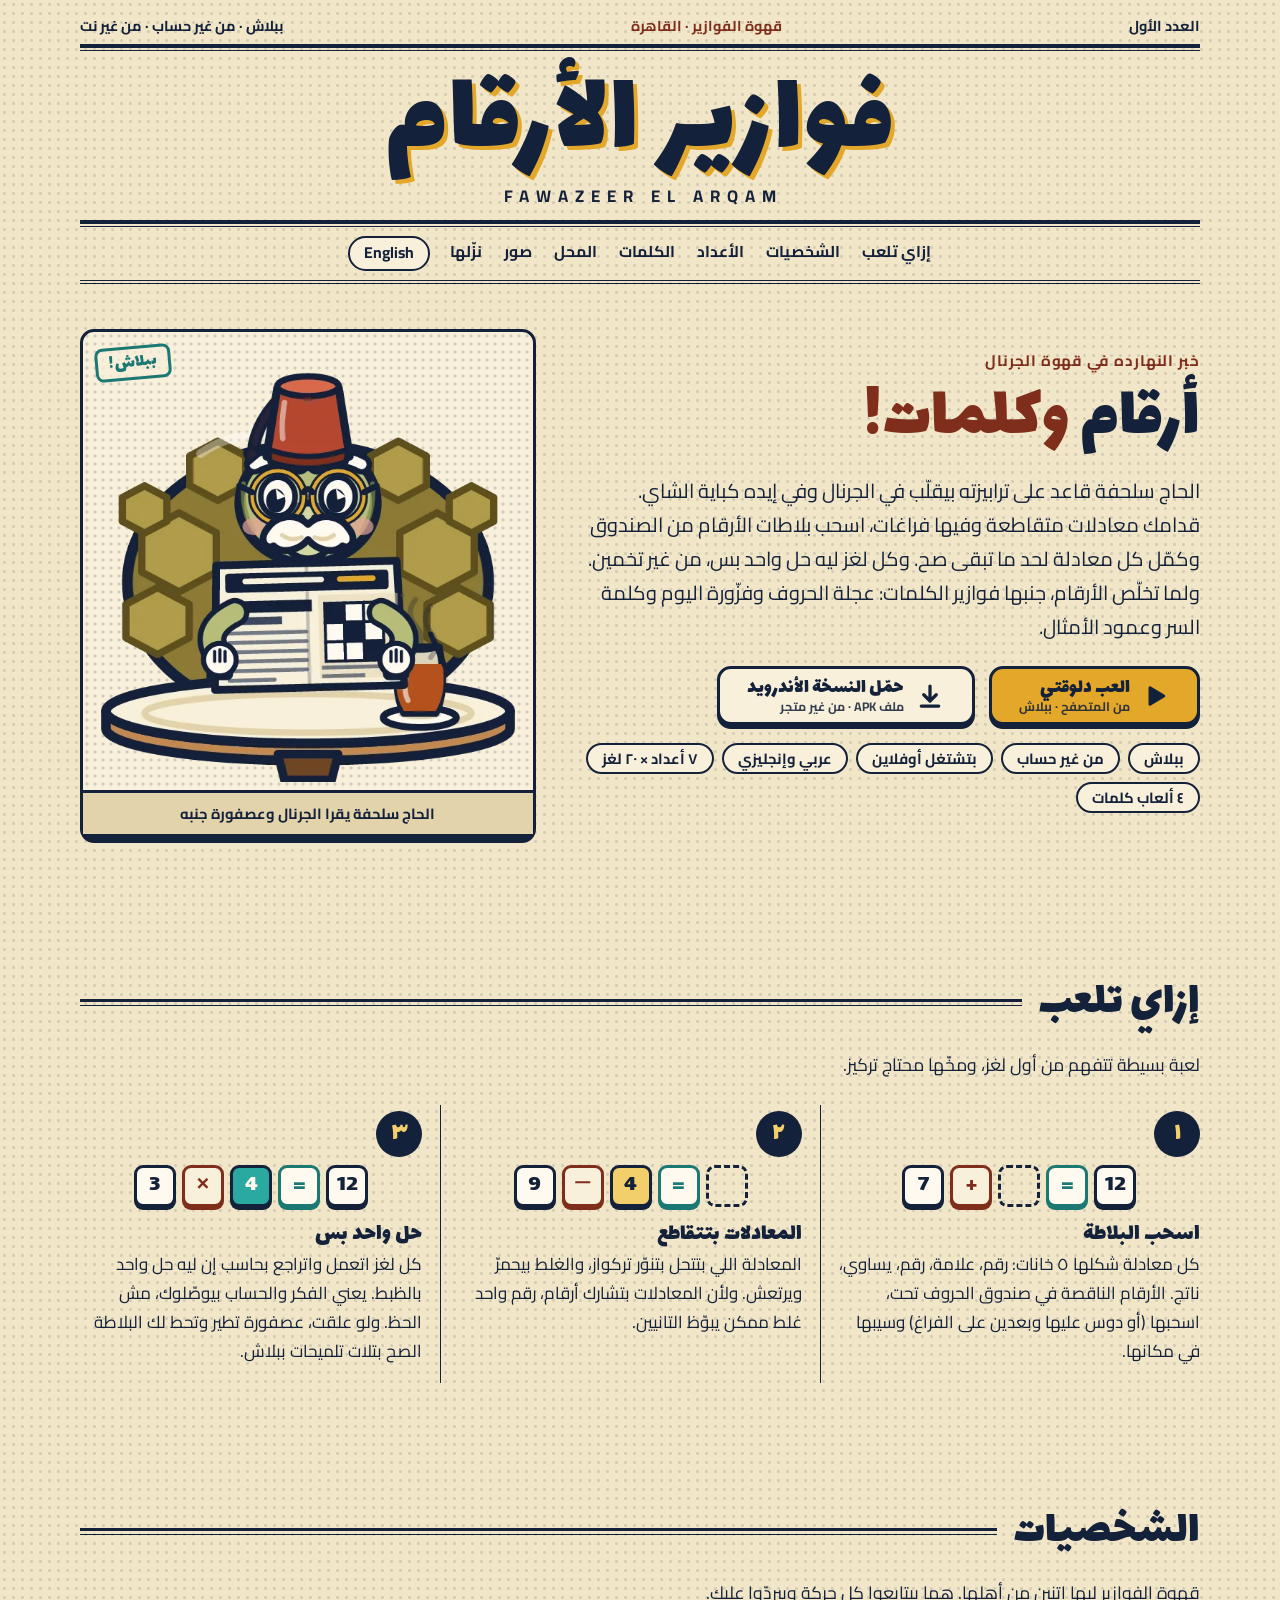
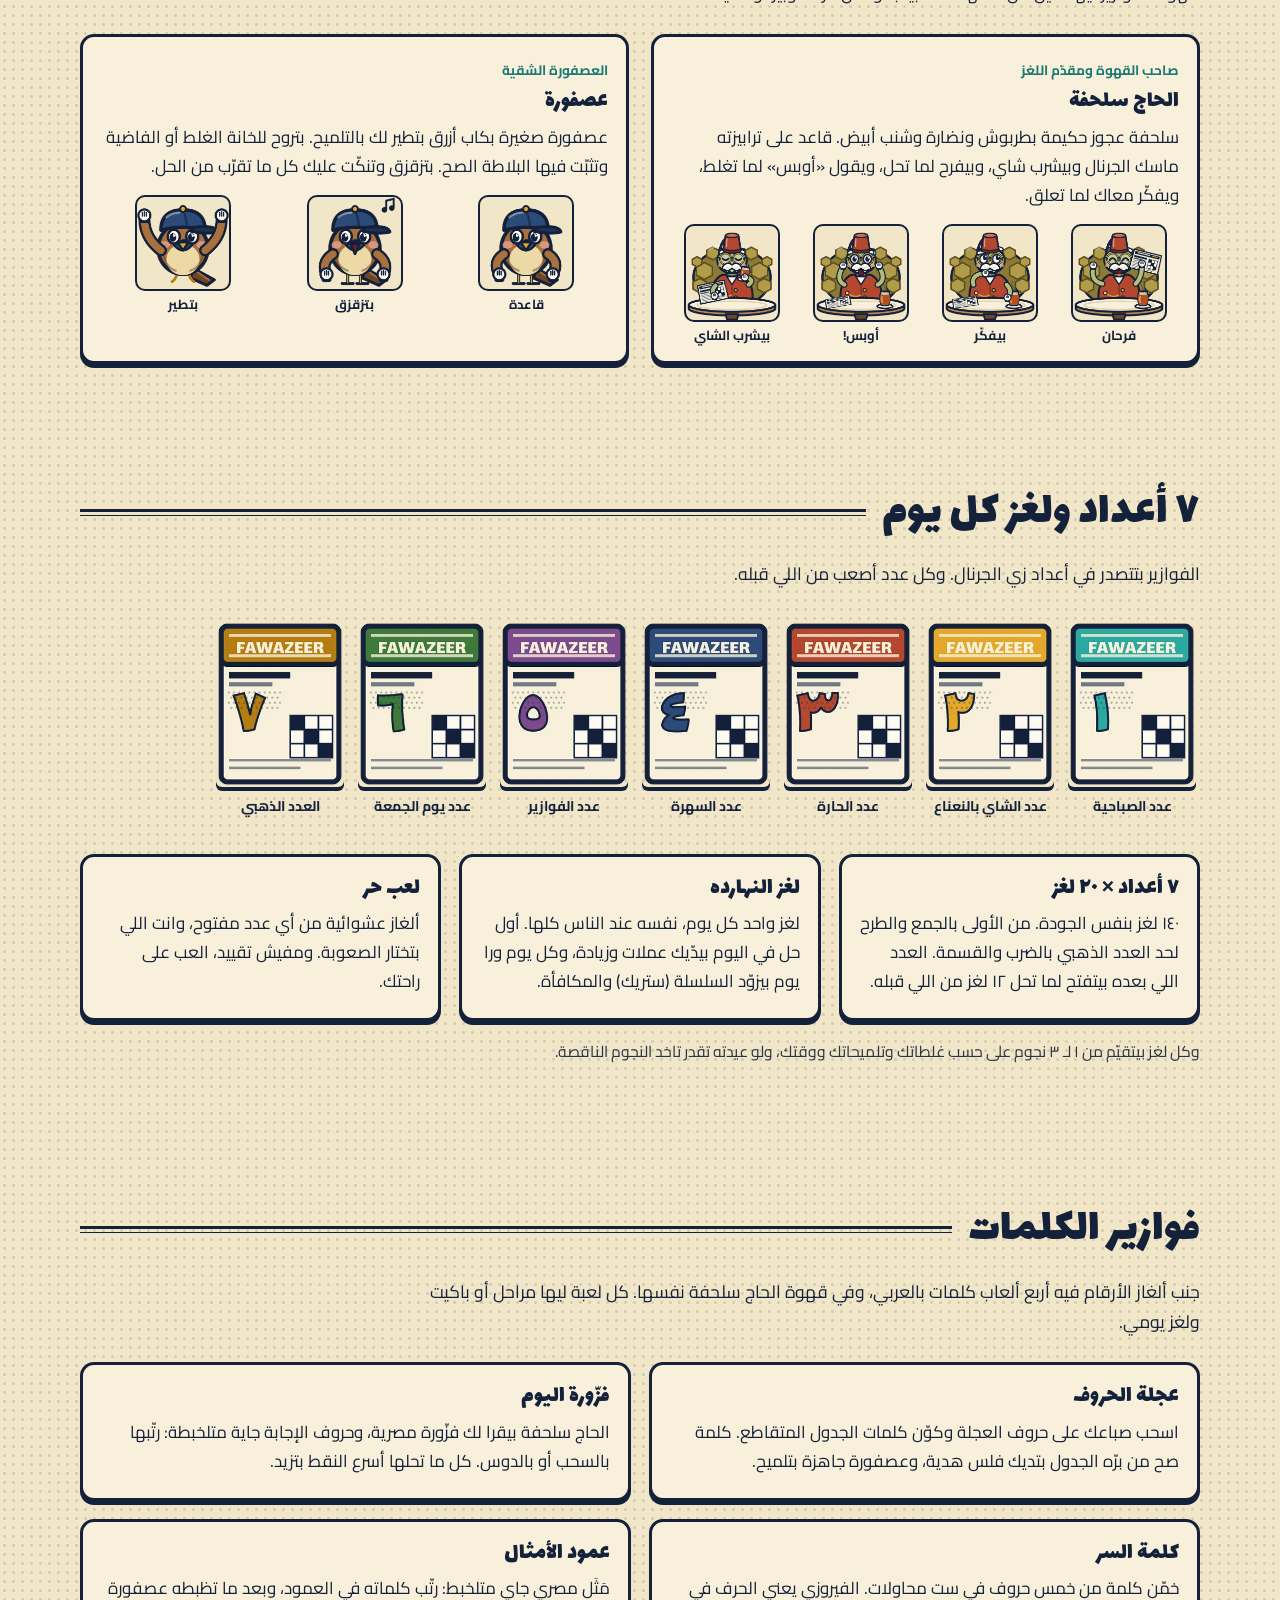
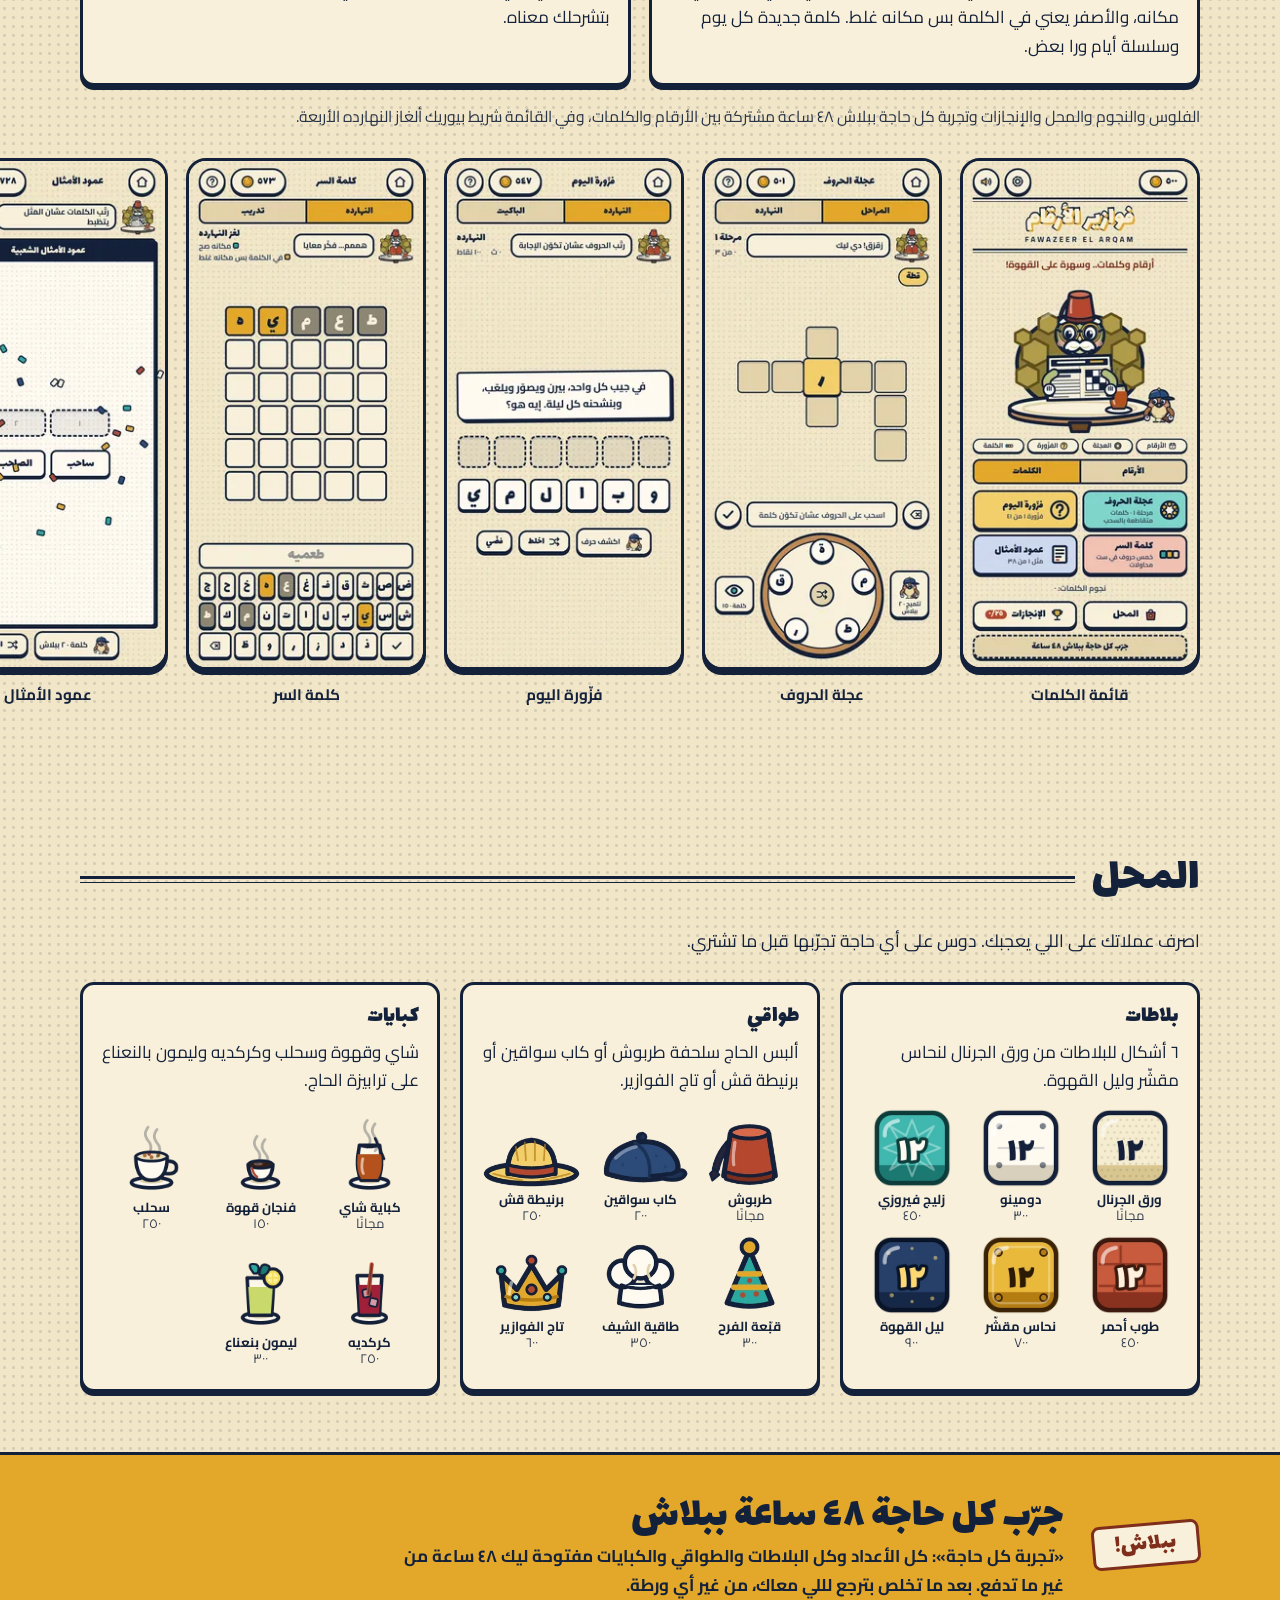
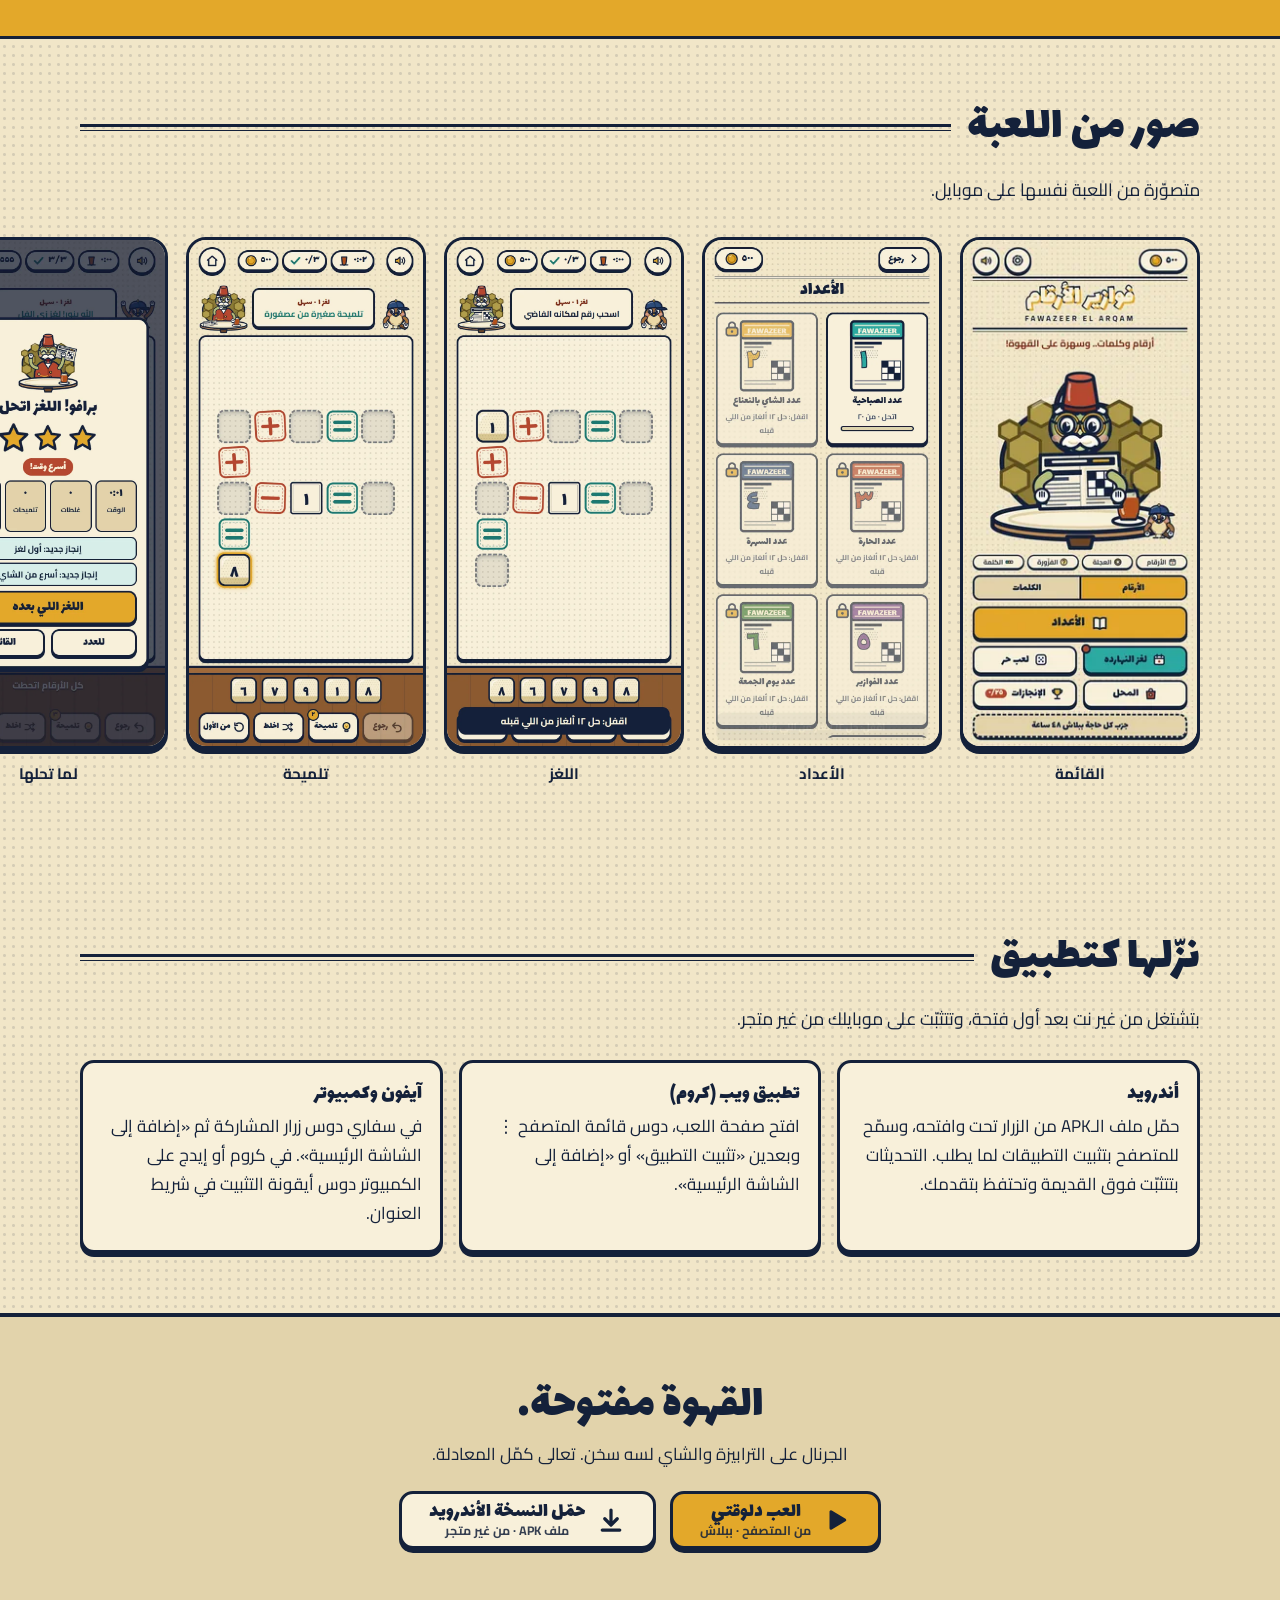
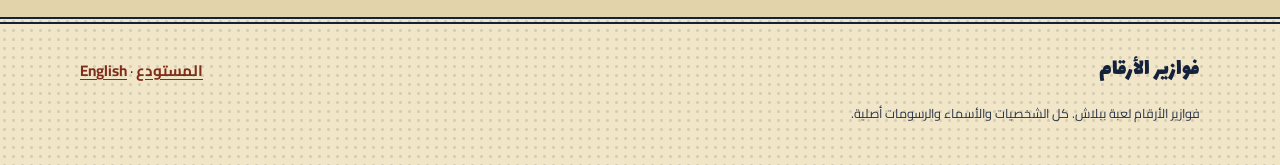
==== commit 4b6548b3: "feat: site for numbers and words, a section for the four word games Co-Authored-By: Claude Opus 5.5 " ====
--- a/index.html
+++ b/index.html
@@ -3,8 +3,8 @@
 <head>
 <meta charset="utf-8">
 <meta name="viewport" content="width=device-width, initial-scale=1">
-<title>فوازير الأرقام - الكلمات المتقاطعة بالأرقام، العب ببلاش</title>
-<meta name="description" content="اسحب بلاطات الأرقام وكمّل معادلات متقاطعة، ولكل لغز حل واحد بس. الحاج سلحفة وعصفورة بيلعبوا معاك في قهوة الجرنال القديمة. ٧ أعداد، لغز يومي، محل، وببلاش من المتصفح أو أندرويد.">
+<title>فوازير الأرقام - أرقام وكلمات، العب ببلاش</title>
+<meta name="description" content="أرقام وكلمات في قهوة الجرنال القديمة: معادلات متقاطعة بلاطات أرقام، ولكل لغز حل واحد بس، ومعاها أربع ألعاب كلمات بالعربي (عجلة الحروف، فزّورة اليوم، كلمة السر، عمود الأمثال). ألغاز كل يوم، محل، وببلاش من المتصفح أو أندرويد.">
 <link rel="canonical" href="https://fawazeer-el-arqam.pages.dev/">
 <link rel="alternate" hreflang="ar" href="https://fawazeer-el-arqam.pages.dev/">
 <link rel="alternate" hreflang="en" href="https://fawazeer-el-arqam.pages.dev/en/">
@@ -17,16 +17,16 @@
 <meta property="og:site_name" content="Fawazeer El Arqam · فوازير الأرقام">
 <meta property="og:locale" content="ar_EG">
 <meta property="og:locale:alternate" content="en_US">
-<meta property="og:title" content="فوازير الأرقام - الكلمات المتقاطعة بالأرقام، العب ببلاش">
-<meta property="og:description" content="اسحب بلاطات الأرقام وكمّل معادلات متقاطعة، ولكل لغز حل واحد بس. الحاج سلحفة وعصفورة بيلعبوا معاك في قهوة الجرنال القديمة. ٧ أعداد، لغز يومي، محل، وببلاش من المتصفح أو أندرويد.">
+<meta property="og:title" content="فوازير الأرقام - أرقام وكلمات، العب ببلاش">
+<meta property="og:description" content="أرقام وكلمات في قهوة الجرنال القديمة: معادلات متقاطعة بلاطات أرقام، ولكل لغز حل واحد بس، ومعاها أربع ألعاب كلمات بالعربي (عجلة الحروف، فزّورة اليوم، كلمة السر، عمود الأمثال). ألغاز كل يوم، محل، وببلاش من المتصفح أو أندرويد.">
 <meta property="og:url" content="https://fawazeer-el-arqam.pages.dev/">
 <meta property="og:image" content="https://fawazeer-el-arqam.pages.dev/assets/og.png">
 <meta property="og:image:width" content="1200">
 <meta property="og:image:height" content="630">
 <meta property="og:image:alt" content="الحاج سلحفة بالطربوش بيقرا جرنال الفوازير على ترابيزة القهوة">
 <meta name="twitter:card" content="summary_large_image">
-<meta name="twitter:title" content="فوازير الأرقام - الكلمات المتقاطعة بالأرقام، العب ببلاش">
-<meta name="twitter:description" content="اسحب بلاطات الأرقام وكمّل معادلات متقاطعة، ولكل لغز حل واحد بس. الحاج سلحفة وعصفورة بيلعبوا معاك في قهوة الجرنال القديمة. ٧ أعداد، لغز يومي، محل، وببلاش من المتصفح أو أندرويد.">
+<meta name="twitter:title" content="فوازير الأرقام - أرقام وكلمات، العب ببلاش">
+<meta name="twitter:description" content="أرقام وكلمات في قهوة الجرنال القديمة: معادلات متقاطعة بلاطات أرقام، ولكل لغز حل واحد بس، ومعاها أربع ألعاب كلمات بالعربي (عجلة الحروف، فزّورة اليوم، كلمة السر، عمود الأمثال). ألغاز كل يوم، محل، وببلاش من المتصفح أو أندرويد.">
 <meta name="twitter:image" content="https://fawazeer-el-arqam.pages.dev/assets/og.png">
 <link rel="preload" href="assets/fonts/lalezar-arabic-400-normal.woff2" as="font" type="font/woff2" crossorigin>
 <link rel="stylesheet" href="style.css">
@@ -41,20 +41,20 @@
 <p class="sub" >Fawazeer El Arqam</p>
 </div>
 <hr class="rule2">
-<nav class="nav" aria-label="الأقسام"><a href="#how">إزاي تلعب</a><a href="#cast">الشخصيات</a><a href="#issues">الأعداد</a><a href="#shop">المحل</a><a href="#shots">صور</a><a href="#app">نزّلها</a><a class="lang" lang="en" hreflang="en" href="en/">English</a></nav>
+<nav class="nav" aria-label="الأقسام"><a href="#how">إزاي تلعب</a><a href="#cast">الشخصيات</a><a href="#issues">الأعداد</a><a href="#words">الكلمات</a><a href="#shop">المحل</a><a href="#shots">صور</a><a href="#app">نزّلها</a><a class="lang" lang="en" hreflang="en" href="en/">English</a></nav>
 <hr class="rule2" style="border-top-width:1.5px;height:4px">
 </div></header>
 <main id="main">
 <section class="hero"><div class="wrap hero-grid">
 <div>
 <p class="kicker">خبر النهارده في قهوة الجرنال</p>
-<p class="headline" role="doc-subtitle">الكلمات المتقاطعة.. <em>بالأرقام!</em></p>
-<p class="lead">الحاج سلحفة قاعد على ترابيزته بيقلّب في الجرنال وفي إيده كباية الشاي. قدامك معادلات متقاطعة وفيها فراغات، اسحب بلاطات الأرقام من الصندوق وكمّل كل معادلة لحد ما تبقى صح. وكل لغز ليه حل واحد بس، من غير تخمين.</p>
+<p class="headline" role="doc-subtitle">أرقام <em>وكلمات!</em></p>
+<p class="lead">الحاج سلحفة قاعد على ترابيزته بيقلّب في الجرنال وفي إيده كباية الشاي. قدامك معادلات متقاطعة وفيها فراغات، اسحب بلاطات الأرقام من الصندوق وكمّل كل معادلة لحد ما تبقى صح. وكل لغز ليه حل واحد بس، من غير تخمين. ولما تخلّص الأرقام، جنبها فوازير الكلمات: عجلة الحروف وفزّورة اليوم وكلمة السر وعمود الأمثال.</p>
 <div class="cta">
 <a class="btn primary" href="play/"><svg width="30" height="30" viewBox="0 0 24 24" aria-hidden="true"><path d="M8 5.5v13l11-6.5z" fill="#14213a" stroke="#14213a" stroke-width="2.4" stroke-linejoin="round"/></svg><span>العب دلوقتي<small>من المتصفح · ببلاش</small></span></a>
 <a class="btn" href="https://github.com/mfathy234/fawazeer-el-arqam-releases/releases/latest/download/FawazeerElArqam.apk" rel="noopener"><svg width="30" height="30" viewBox="0 0 24 24" aria-hidden="true" fill="none" stroke="#14213a" stroke-width="2.6" stroke-linecap="round" stroke-linejoin="round"><path d="M12 4v11M7 11l5 5 5-5M5 20h14"/></svg><span>حمّل النسخة الأندرويد<small>ملف APK · من غير متجر</small></span></a>
 </div>
-<ul class="chips"><li>ببلاش</li><li>من غير حساب</li><li>بتشتغل أوفلاين</li><li>عربي وإنجليزي</li><li>٧ أعداد × ٢٠ لغز</li></ul>
+<ul class="chips"><li>ببلاش</li><li>من غير حساب</li><li>بتشتغل أوفلاين</li><li>عربي وإنجليزي</li><li>٧ أعداد × ٢٠ لغز</li><li>٤ ألعاب كلمات</li></ul>
 </div>
 <figure class="portrait">
 <span class="stamp teal" aria-hidden="true">ببلاش!</span>
@@ -100,6 +100,19 @@
 <article class="box"><h3>لعب حر</h3><p>ألغاز عشوائية من أي عدد مفتوح، وانت اللي بتختار الصعوبة. ومفيش تقييد، العب على راحتك.</p></article>
 </div><p class="fine" style="margin-top:18px">وكل لغز بيتقيّم من ١ لـ ٣ نجوم على حسب غلطاتك وتلميحاتك ووقتك، ولو عيدته تقدر تاخد النجوم الناقصة.</p>
 </div></section>
+
+<section id="words"><div class="wrap">
+<div class="sec-head"><h2>فوازير الكلمات</h2></div>
+<p class="sec-lead">جنب ألغاز الأرقام فيه أربع ألعاب كلمات بالعربي، وفي قهوة الحاج سلحفة نفسها. كل لعبة ليها مراحل أو باكيت ولغز يومي.</p>
+<div class="four">
+<article class="box"><h3>عجلة الحروف</h3><p>اسحب صباعك على حروف العجلة وكوّن كلمات الجدول المتقاطع. كلمة صح من برّه الجدول بتديك فلس هدية، وعصفورة جاهزة بتلميح.</p></article>
+<article class="box"><h3>فزّورة اليوم</h3><p>الحاج سلحفة بيقرا لك فزّورة مصرية، وحروف الإجابة جاية متلخبطة: رتّبها بالسحب أو بالدوس. كل ما تحلها أسرع النقط بتزيد.</p></article>
+<article class="box"><h3>كلمة السر</h3><p>خمّن كلمة من خمس حروف في ست محاولات. الفيروزي يعني الحرف في مكانه، والأصفر يعني في الكلمة بس مكانه غلط. كلمة جديدة كل يوم وسلسلة أيام ورا بعض.</p></article>
+<article class="box"><h3>عمود الأمثال</h3><p>مَثَل مصري جاي متلخبط: رتّب كلماته في العمود، وبعد ما تظبطه عصفورة بتشرحلك معناه.</p></article>
+</div>
+<p class="fine" style="margin-top:18px">الفلوس والنجوم والمحل والإنجازات وتجربة كل حاجة ببلاش ٤٨ ساعة مشتركة بين الأرقام والكلمات، وفي القائمة شريط بيوريك ألغاز النهارده الأربعة.</p>
+</div>
+<ul class="strip" tabindex="0" aria-label="صور ألعاب الكلمات"><li><figure><div class="phone"><img src="assets/shots/words-menu-390-ar.webp" width="240" height="519" alt="قائمة الكلمات بالألعاب الأربعة وشريط ألغاز النهارده" loading="lazy" decoding="async"></div><figcaption>قائمة الكلمات</figcaption></figure></li><li><figure><div class="phone"><img src="assets/shots/wheel-390-ar.webp" width="240" height="519" alt="عجلة الحروف وجدول الكلمات المتقاطعة" loading="lazy" decoding="async"></div><figcaption>عجلة الحروف</figcaption></figure></li><li><figure><div class="phone"><img src="assets/shots/riddle-390-ar.webp" width="240" height="519" alt="فزّورة اليوم وحروف الإجابة متلخبطة" loading="lazy" decoding="async"></div><figcaption>فزّورة اليوم</figcaption></figure></li><li><figure><div class="phone"><img src="assets/shots/wordle-390-ar.webp" width="240" height="519" alt="كلمة السر وكيبورد الحروف العربي" loading="lazy" decoding="async"></div><figcaption>كلمة السر</figcaption></figure></li><li><figure><div class="phone"><img src="assets/shots/proverb-390-ar.webp" width="240" height="519" alt="عمود الأمثال وكلمات المَثَل متلخبطة" loading="lazy" decoding="async"></div><figcaption>عمود الأمثال</figcaption></figure></li><li><figure><div class="phone"><img src="assets/shots/win-words-390-ar.webp" width="240" height="519" alt="شاشة الفوز في عجلة الحروف بالنجوم والكلمات" loading="lazy" decoding="async"></div><figcaption>لما تخلّص المرحلة</figcaption></figure></li></ul></section>
 
 <section id="shop"><div class="wrap">
 <div class="sec-head"><h2>المحل</h2></div>
--- a/style.css
+++ b/style.css
@@ -58,7 +58,7 @@
 .stamp{display:inline-block;font:400 1.15rem/1 var(--display);color:var(--brickD);border:3px solid var(--brickD);border-radius:8px;padding:.25em .6em;transform:rotate(-5deg);background:rgba(248,240,218,.7);letter-spacing:.02em}
 .stamp.teal{color:var(--tealD);border-color:var(--tealD)}
 
-section{padding:clamp(40px,7vw,76px) 0}
+section{padding:clamp(32px,6vw,60px) 0}
 .sec-head{display:flex;align-items:center;gap:16px;margin-bottom:28px}
 .sec-head h2{flex:none}
 .sec-head::after{content:"";flex:1;height:7px;border-top:3px solid var(--ink);border-bottom:1.5px solid var(--ink)}
@@ -103,6 +103,8 @@
 .covers li{flex:none;width:128px;scroll-snap-align:start;text-align:center;font-weight:700;font-size:.88rem;line-height:1.3}
 .covers img{border-radius:6px;box-shadow:0 4px 0 var(--ink);margin-bottom:10px}
 .three{display:grid;gap:18px;grid-template-columns:1fr}
+.four{display:grid;gap:18px;grid-template-columns:1fr}
+#words .strip{margin-top:22px}
 
 /* shop */
 .shop{display:grid;gap:20px;grid-template-columns:1fr}
@@ -144,6 +146,7 @@
 @media (min-width:700px){
   .steps{grid-template-columns:repeat(3,1fr)}
   .three{grid-template-columns:repeat(3,1fr)}
+  .four{grid-template-columns:1fr 1fr}
   .facts{grid-template-columns:repeat(3,1fr)}
   .cast{grid-template-columns:1fr 1fr}
   .steps li+li{border-inline-start:1.5px solid var(--ink);padding-inline-start:18px}
